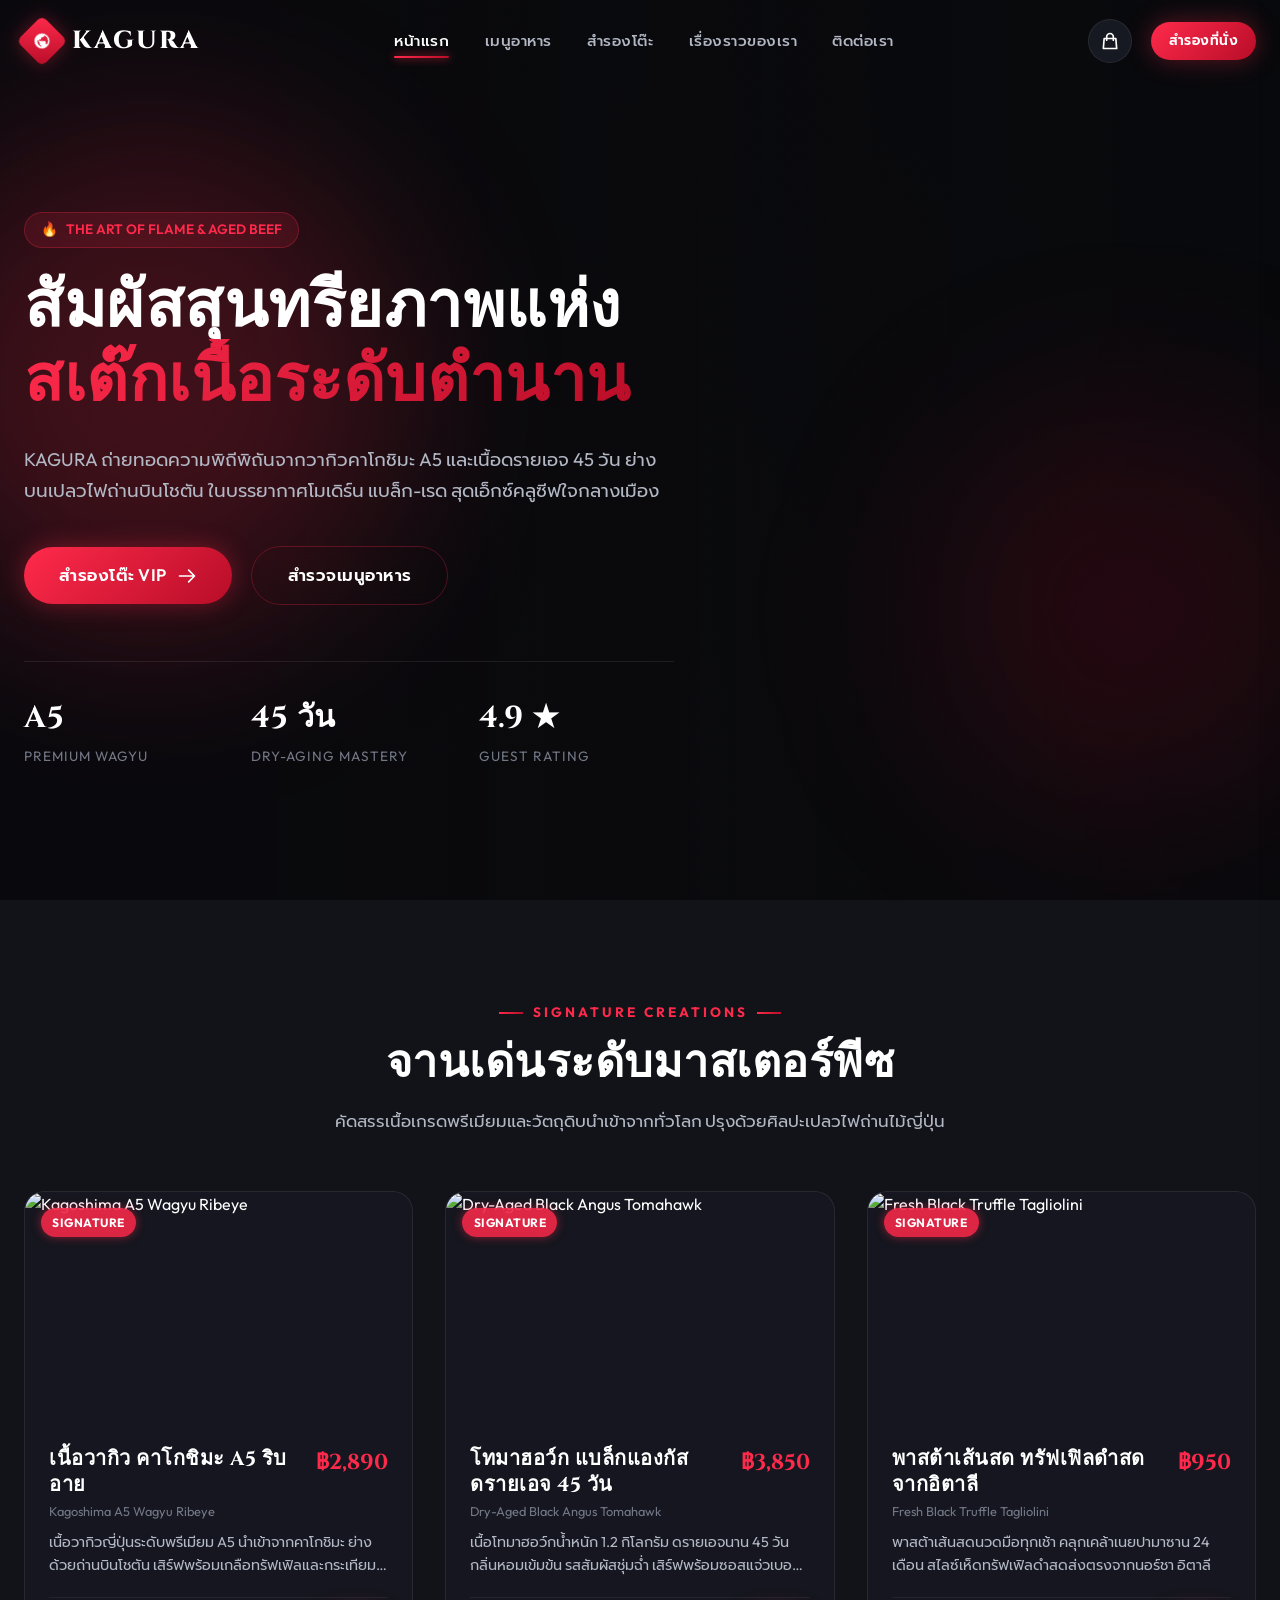
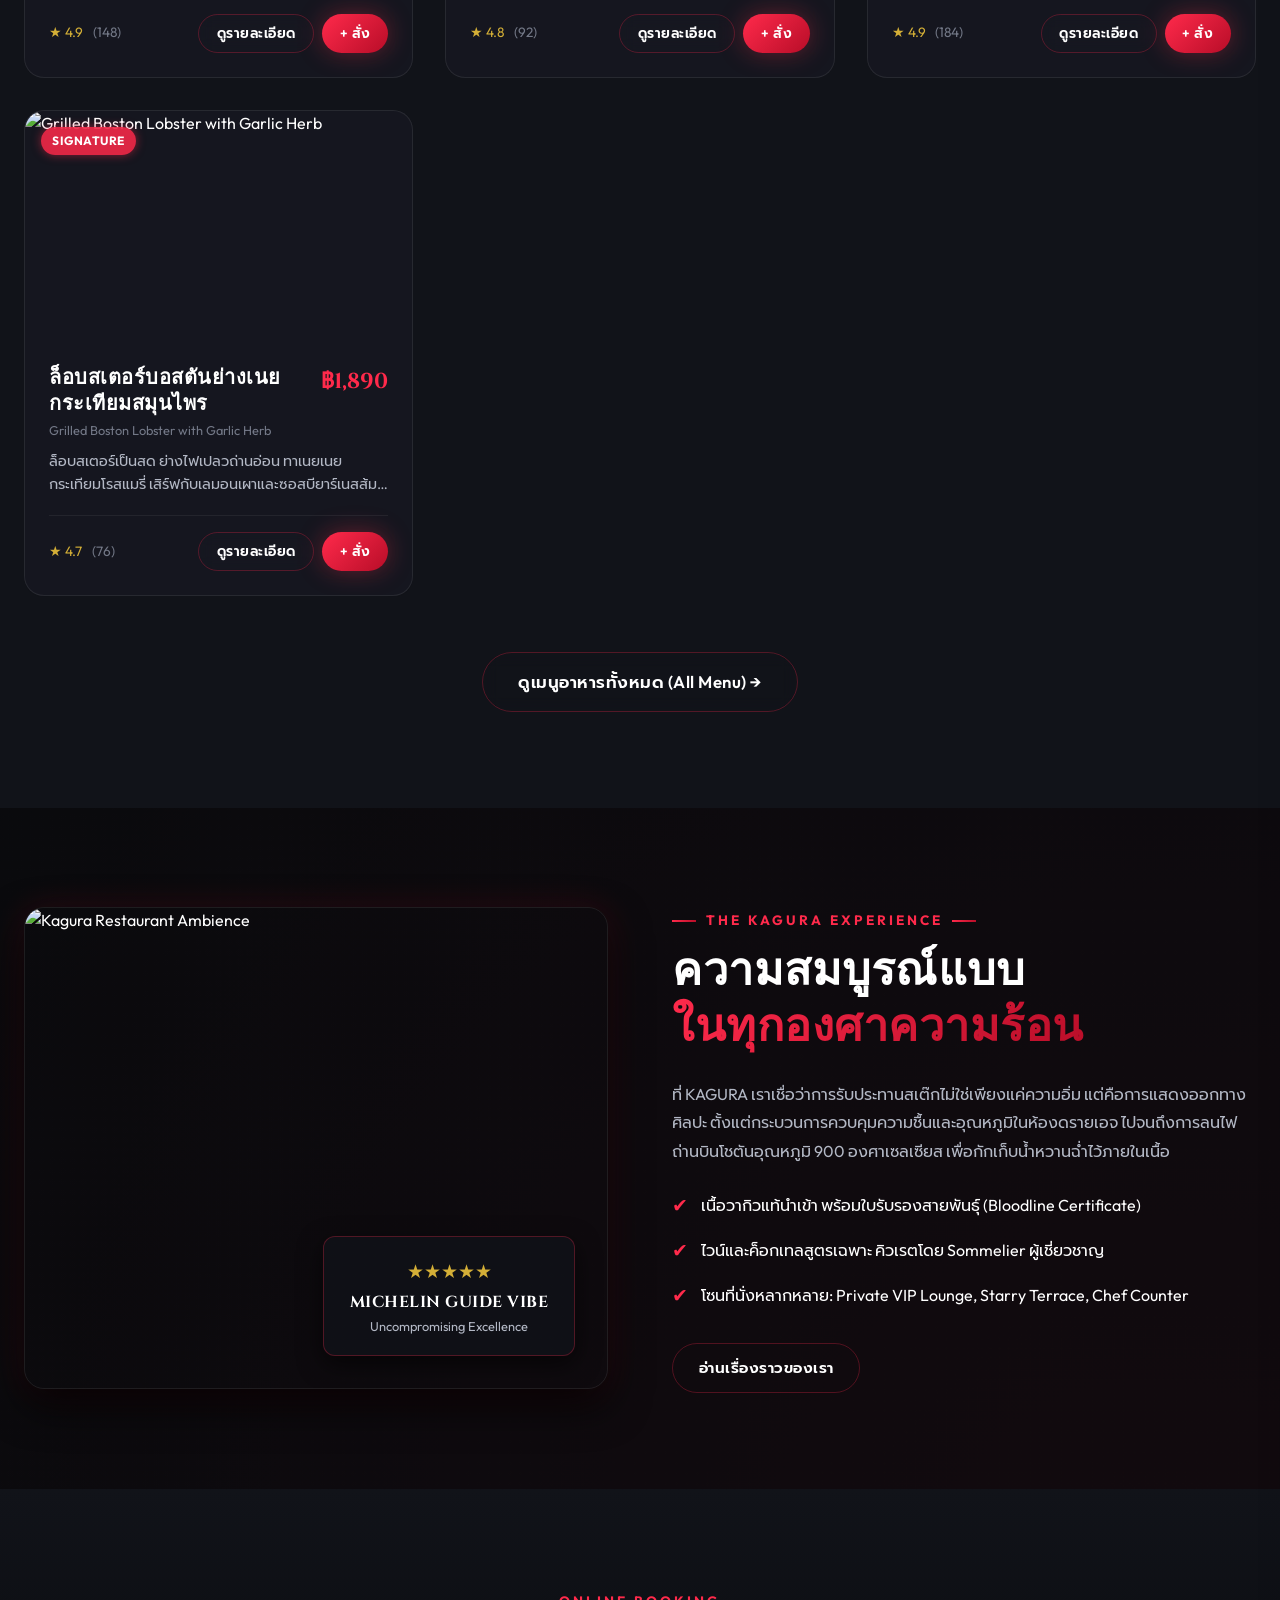
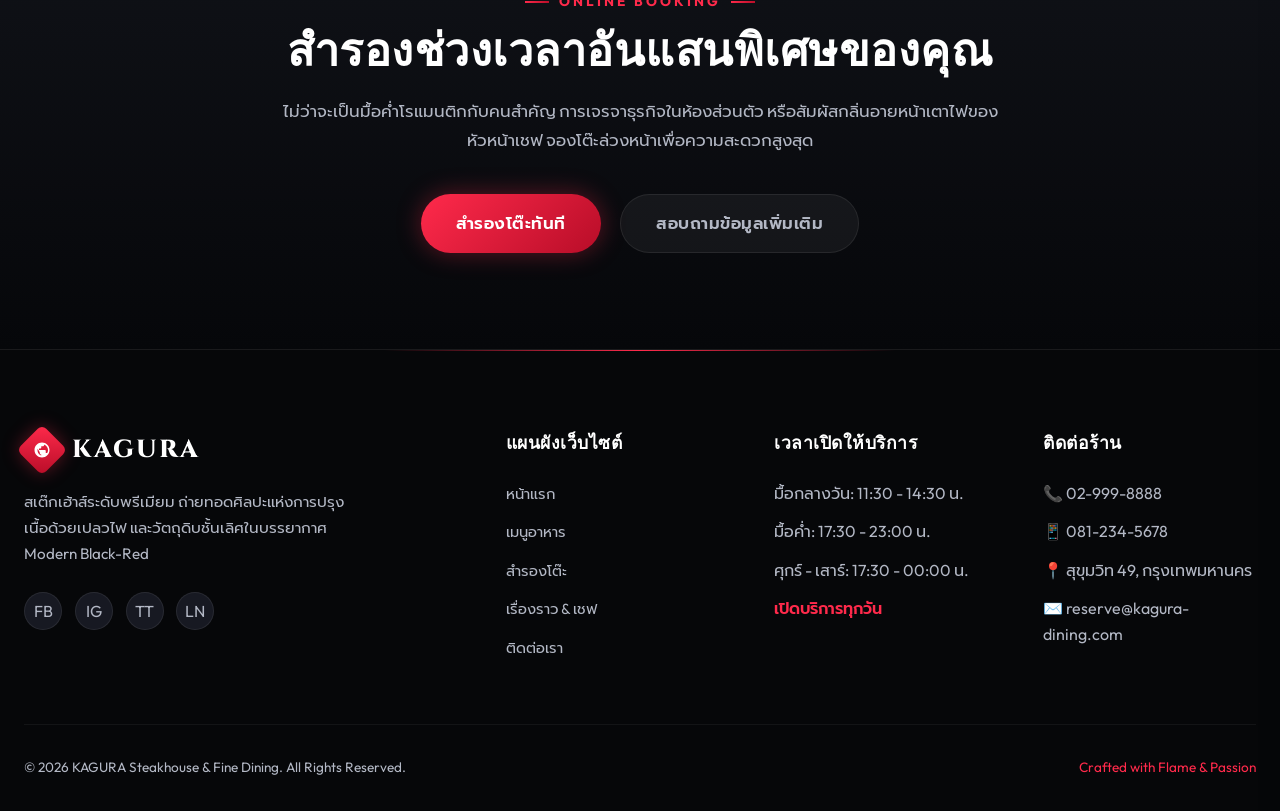
==== index.html @ edf71cdc "Add files via upload" ====
<!DOCTYPE html>
<html lang="th">
<head>
  <meta charset="UTF-8">
  <meta name="viewport" content="width=device-width, initial-scale=1.0">
  <title>KAGURA Steakhouse & Fine Dining | สเต๊กเฮ้าส์พรีเมียม สไตล์โมเดิร์น แบล็ก-เรด</title>
  <meta name="description" content="สัมผัสประสบการณ์เนื้อวากิวคาโกชิมะ A5 ย่างถ่านบินโชตัน วัตถุดิบพรีเมียม และบรรยากาศหรูหราทันสมัยที่ KAGURA Restaurant">

  <!-- Core & Component CSS -->
  <link rel="stylesheet" href="css/style.css">
  <link rel="stylesheet" href="css/components.css">
  <link rel="stylesheet" href="css/responsive.css">
</head>
<body class="page-fade-in">

  <!-- ==========================================
       HEADER / NAVBAR
       ========================================== -->
  <header class="navbar" id="navbar">
    <div class="container nav-container">
      <a href="index.html" class="brand-logo" aria-label="KAGURA Home">
        <span class="logo-icon">
          <svg viewBox="0 0 24 24" fill="currentColor">
            <path d="M12 2C6.48 2 2 6.48 2 12s4.48 10 10 10 10-4.48 10-10S17.52 2 12 2zm1 17.93c-3.95-.49-7-3.85-7-7.93 0-.62.08-1.21.21-1.79L9 15v1c0 1.1.9 2 2 2v1.93zm6.9-2.54c-.26-.81-1-1.39-1.9-1.39h-1v-3c0-.55-.45-1-1-1H8v-2h2c.55 0 1-.45 1-1V7h2c1.1 0 2-.9 2-2v-.41c2.93 1.19 5 4.06 5 7.41 0 2.08-.8 3.97-2.1 5.39z"/>
          </svg>
        </span>
        <span>KAGURA</span>
      </a>

      <!-- Desktop Navigation -->
      <nav aria-label="Main Navigation">
        <ul class="nav-links">
          <li><a href="index.html" class="nav-link active">หน้าแรก</a></li>
          <li><a href="menu.html" class="nav-link">เมนูอาหาร</a></li>
          <li><a href="reservation.html" class="nav-link">สำรองโต๊ะ</a></li>
          <li><a href="about.html" class="nav-link">เรื่องราวของเรา</a></li>
          <li><a href="contact.html" class="nav-link">ติดต่อเรา</a></li>
        </ul>
      </nav>

      <!-- Action Buttons -->
      <div class="nav-actions">
        <!-- Cart Trigger Button -->
        <button class="cart-trigger-btn" id="cart-trigger-btn" aria-label="ดูตะกร้าสั่งอาหาร">
          <svg width="20" height="20" fill="none" viewBox="0 0 24 24" stroke="currentColor">
            <path stroke-linecap="round" stroke-linejoin="round" stroke-width="2" d="M16 11V7a4 4 0 00-8 0v4M5 9h14l1 12H4L5 9z" />
          </svg>
          <span class="cart-badge" id="cart-badge-count" style="display: none;">0</span>
        </button>

        <!-- Book Table CTA -->
        <a href="reservation.html" class="btn btn-primary btn-sm">สำรองที่นั่ง</a>

        <!-- Mobile Menu Hamburger -->
        <button class="mobile-toggle" id="mobile-toggle-btn" aria-label="เปิดเมนูมือถือ">
          <svg width="28" height="28" fill="none" viewBox="0 0 24 24" stroke="currentColor">
            <path stroke-linecap="round" stroke-linejoin="round" stroke-width="2" d="M4 6h16M4 12h16m-7 6h7" />
          </svg>
        </button>
      </div>
    </div>
  </header>

  <!-- Mobile Drawer Menu -->
  <div class="mobile-nav-drawer" id="mobile-nav-drawer">
    <div class="mobile-nav-header">
      <div class="brand-logo" style="font-size: 1.3rem;">
        <span class="logo-icon" style="width: 30px; height: 30px;">
          <svg viewBox="0 0 24 24" fill="currentColor" style="width: 15px; height: 15px;"><path d="M12 2C6.48 2 2 6.48 2 12s4.48 10 10 10 10-4.48 10-10S17.52 2 12 2zm1 17.93c-3.95-.49-7-3.85-7-7.93 0-.62.08-1.21.21-1.79L9 15v1c0 1.1.9 2 2 2v1.93zm6.9-2.54c-.26-.81-1-1.39-1.9-1.39h-1v-3c0-.55-.45-1-1-1H8v-2h2c.55 0 1-.45 1-1V7h2c1.1 0 2-.9 2-2v-.41c2.93 1.19 5 4.06 5 7.41 0 2.08-.8 3.97-2.1 5.39z"/></svg>
        </span>
        <span>KAGURA</span>
      </div>
      <button class="cart-close-btn" id="mobile-nav-close" aria-label="ปิดเมนู">✕</button>
    </div>
    <ul class="mobile-nav-links">
      <li><a href="index.html" class="mobile-nav-link active">🏠 หน้าแรก</a></li>
      <li><a href="menu.html" class="mobile-nav-link">🥩 เมนูอาหาร & สั่งออนไลน์</a></li>
      <li><a href="reservation.html" class="mobile-nav-link">🍷 สำรองโต๊ะ VIP</a></li>
      <li><a href="about.html" class="mobile-nav-link">👨‍🍳 เรื่องราว & เชฟ</a></li>
      <li><a href="contact.html" class="mobile-nav-link">📍 ติดต่อเรา & แผนที่</a></li>
    </ul>
    <div class="mobile-nav-footer">
      <a href="reservation.html" class="btn btn-primary" style="width: 100%;">จองโต๊ะทันที</a>
    </div>
  </div>
  <div class="cart-overlay" id="mobile-nav-overlay"></div>

  <!-- ==========================================
       HERO SECTION
       ========================================== -->
  <section class="hero-section">
    <div class="hero-backdrop"></div>
    <div class="hero-glow-orb hero-glow-1"></div>
    <div class="hero-glow-orb hero-glow-2"></div>

    <div class="container">
      <div class="hero-content">
        <div class="hero-badge">
          <span>🔥</span> THE ART OF FLAME & AGED BEEF
        </div>
        <h1 class="hero-title">
          สัมผัสสุนทรียภาพแห่ง <br>
          <span class="text-gradient">สเต๊กเนื้อระดับตำนาน</span>
        </h1>
        <p class="hero-description">
          KAGURA ถ่ายทอดความพิถีพิถันจากวากิวคาโกชิมะ A5 และเนื้อดรายเอจ 45 วัน ย่างบนเปลวไฟถ่านบินโชตัน ในบรรยากาศโมเดิร์น แบล็ก-เรด สุดเอ็กซ์คลูซีฟใจกลางเมือง
        </p>

        <div class="hero-actions">
          <a href="reservation.html" class="btn btn-primary btn-lg">
            สำรองโต๊ะ VIP
            <svg width="20" height="20" fill="none" viewBox="0 0 24 24" stroke="currentColor">
              <path stroke-linecap="round" stroke-linejoin="round" stroke-width="2" d="M14 5l7 7m0 0l-7 7m7-7H3" />
            </svg>
          </a>
          <a href="menu.html" class="btn btn-outline btn-lg">
            สำรวจเมนูอาหาร
          </a>
        </div>

        <div class="hero-stats">
          <div class="hero-stat-item">
            <h4>A5</h4>
            <p>Premium Wagyu</p>
          </div>
          <div class="hero-stat-item">
            <h4>45 วัน</h4>
            <p>Dry-Aging Mastery</p>
          </div>
          <div class="hero-stat-item">
            <h4>4.9 ★</h4>
            <p>Guest Rating</p>
          </div>
        </div>
      </div>
    </div>
  </section>

  <!-- ==========================================
       SIGNATURE DISHES SHOWCASE
       ========================================== -->
  <section class="section section-darker" id="signatures">
    <div class="container">
      <div class="section-header">
        <span class="section-subtitle">SIGNATURE CREATIONS</span>
        <h2 class="section-title">จานเด่นระดับมาสเตอร์พีซ</h2>
        <p class="section-description">
          คัดสรรเนื้อเกรดพรีเมียมและวัตถุดิบนำเข้าจากทั่วโลก ปรุงด้วยศิลปะเปลวไฟถ่านไม้ญี่ปุ่น
        </p>
      </div>

      <div class="dishes-grid" id="featured-dishes-grid">
        <!-- Injected via JavaScript from MENU_DATA -->
      </div>

      <div style="text-align: center; margin-top: 3.5rem;">
        <a href="menu.html" class="btn btn-outline btn-lg">
          ดูเมนูอาหารทั้งหมด (All Menu) →
        </a>
      </div>
    </div>
  </section>

  <!-- ==========================================
       EXPERIENCE & PHILOSOPHY TEASER
       ========================================== -->
  <section class="section">
    <div class="container">
      <div class="story-grid">
        <div class="story-img-card">
          <img src="https://images.unsplash.com/photo-1517248135467-4c7edcad34c4?auto=format&fit=crop&w=900&q=80" alt="Kagura Restaurant Ambience">
          <div class="chef-badge-floating">
            <span style="color: var(--gold-accent); font-size: 1.2rem;">★★★★★</span>
            <h4 style="color: #fff; margin-top: 0.2rem; font-size: 1rem;">MICHELIN GUIDE VIBE</h4>
            <p style="font-size: 0.8rem; color: var(--text-secondary); margin: 0;">Uncompromising Excellence</p>
          </div>
        </div>

        <div>
          <span class="section-subtitle">THE KAGURA EXPERIENCE</span>
          <h2 class="section-title" style="margin-bottom: 1.5rem;">
            ความสมบูรณ์แบบ <br>
            <span class="text-gradient">ในทุกองศาความร้อน</span>
          </h2>
          <p style="color: var(--text-secondary); line-height: 1.8; margin-bottom: 1.5rem;">
            ที่ KAGURA เราเชื่อว่าการรับประทานสเต๊กไม่ใช่เพียงแค่ความอิ่ม แต่คือการแสดงออกทางศิลปะ ตั้งแต่กระบวนการควบคุมความชื้นและอุณหภูมิในห้องดรายเอจ ไปจนถึงการลนไฟถ่านบินโชตันอุณหภูมิ 900 องศาเซลเซียส เพื่อกักเก็บน้ำหวานฉ่ำไว้ภายในเนื้อ
          </p>
          <ul style="list-style: none; display: flex; flex-direction: column; gap: 0.9rem; margin-bottom: 2rem;">
            <li style="display: flex; align-items: center; gap: 0.8rem; color: var(--text-primary);">
              <span style="color: var(--primary-red); font-size: 1.2rem;">✔</span> เนื้อวากิวแท้นำเข้า พร้อมใบรับรองสายพันธุ์ (Bloodline Certificate)
            </li>
            <li style="display: flex; align-items: center; gap: 0.8rem; color: var(--text-primary);">
              <span style="color: var(--primary-red); font-size: 1.2rem;">✔</span> ไวน์และค็อกเทลสูตรเฉพาะ คิวเรตโดย Sommelier ผู้เชี่ยวชาญ
            </li>
            <li style="display: flex; align-items: center; gap: 0.8rem; color: var(--text-primary);">
              <span style="color: var(--primary-red); font-size: 1.2rem;">✔</span> โซนที่นั่งหลากหลาย: Private VIP Lounge, Starry Terrace, Chef Counter
            </li>
          </ul>
          <a href="about.html" class="btn btn-outline">อ่านเรื่องราวของเรา</a>
        </div>
      </div>
    </div>
  </section>

  <!-- ==========================================
       VIP RESERVATION CALLOUT
       ========================================== -->
  <section class="section section-darker" style="background: linear-gradient(180deg, var(--bg-secondary) 0%, #06070a 100%);">
    <div class="container" style="text-align: center; max-width: 800px;">
      <span class="section-subtitle">ONLINE BOOKING</span>
      <h2 class="section-title" style="margin-bottom: 1rem;">สำรองช่วงเวลาอันแสนพิเศษของคุณ</h2>
      <p style="color: var(--text-secondary); font-size: 1.05rem; margin-bottom: 2.5rem; line-height: 1.7;">
        ไม่ว่าจะเป็นมื้อค่ำโรแมนติกกับคนสำคัญ การเจรจาธุรกิจในห้องส่วนตัว หรือสัมผัสกลิ่นอายหน้าเตาไฟของหัวหน้าเชฟ จองโต๊ะล่วงหน้าเพื่อความสะดวกสูงสุด
      </p>
      <div style="display: flex; justify-content: center; gap: 1.2rem; flex-wrap: wrap;">
        <a href="reservation.html" class="btn btn-primary btn-lg">สำรองโต๊ะทันที</a>
        <a href="contact.html" class="btn btn-ghost btn-lg">สอบถามข้อมูลเพิ่มเติม</a>
      </div>
    </div>
  </section>

  <!-- ==========================================
       GLOBAL FOOTER
       ========================================== -->
  <footer class="footer">
    <div class="container">
      <div class="footer-grid">
        <div class="footer-brand">
          <a href="index.html" class="brand-logo">
            <span class="logo-icon">
              <svg viewBox="0 0 24 24" fill="currentColor"><path d="M12 2C6.48 2 2 6.48 2 12s4.48 10 10 10 10-4.48 10-10S17.52 2 12 2zm1 17.93c-3.95-.49-7-3.85-7-7.93 0-.62.08-1.21.21-1.79L9 15v1c0 1.1.9 2 2 2v1.93zm6.9-2.54c-.26-.81-1-1.39-1.9-1.39h-1v-3c0-.55-.45-1-1-1H8v-2h2c.55 0 1-.45 1-1V7h2c1.1 0 2-.9 2-2v-.41c2.93 1.19 5 4.06 5 7.41 0 2.08-.8 3.97-2.1 5.39z"/></svg>
            </span>
            <span>KAGURA</span>
          </a>
          <p>
            สเต๊กเฮ้าส์ระดับพรีเมียม ถ่ายทอดศิลปะแห่งการปรุงเนื้อด้วยเปลวไฟ และวัตถุดิบชั้นเลิศในบรรยากาศ Modern Black-Red
          </p>
          <div class="social-links">
            <a href="#" class="social-btn" aria-label="Facebook">FB</a>
            <a href="#" class="social-btn" aria-label="Instagram">IG</a>
            <a href="#" class="social-btn" aria-label="TikTok">TT</a>
            <a href="#" class="social-btn" aria-label="LINE Official">LN</a>
          </div>
        </div>

        <div class="footer-col">
          <h4>แผนผังเว็บไซต์</h4>
          <ul class="footer-links">
            <li><a href="index.html">หน้าแรก</a></li>
            <li><a href="menu.html">เมนูอาหาร</a></li>
            <li><a href="reservation.html">สำรองโต๊ะ</a></li>
            <li><a href="about.html">เรื่องราว & เชฟ</a></li>
            <li><a href="contact.html">ติดต่อเรา</a></li>
          </ul>
        </div>

        <div class="footer-col">
          <h4>เวลาเปิดให้บริการ</h4>
          <ul class="footer-links">
            <li style="color: var(--text-secondary);">มื้อกลางวัน: 11:30 - 14:30 น.</li>
            <li style="color: var(--text-secondary);">มื้อค่ำ: 17:30 - 23:00 น.</li>
            <li style="color: var(--text-secondary);">ศุกร์ - เสาร์: 17:30 - 00:00 น.</li>
            <li style="color: var(--primary-red); font-weight: 600;">เปิดบริการทุกวัน</li>
          </ul>
        </div>

        <div class="footer-col">
          <h4>ติดต่อร้าน</h4>
          <ul class="footer-links">
            <li style="color: var(--text-secondary);">📞 02-999-8888</li>
            <li style="color: var(--text-secondary);">📱 081-234-5678</li>
            <li style="color: var(--text-secondary);">📍 สุขุมวิท 49, กรุงเทพมหานคร</li>
            <li style="color: var(--text-secondary);">✉️ reserve@kagura-dining.com</li>
          </ul>
        </div>
      </div>

      <div class="footer-bottom">
        <p>© 2026 KAGURA Steakhouse & Fine Dining. All Rights Reserved.</p>
        <p style="color: var(--primary-red);">Crafted with Flame & Passion</p>
      </div>
    </div>
  </footer>

  <!-- ==========================================
       GLOBAL SHOPPING CART FLYOUT DRAWER
       ========================================== -->
  <div class="cart-overlay" id="cart-overlay"></div>
  <aside class="cart-drawer" id="cart-drawer" aria-label="Shopping Cart">
    <div class="cart-header">
      <h3>
        <span style="color: var(--primary-red);">🛒</span>
        <span>ตะกร้าสั่งอาหาร</span>
      </h3>
      <button class="cart-close-btn" id="cart-close-btn" aria-label="ปิดตะกร้า">✕</button>
    </div>

    <div class="cart-body" id="cart-items-container">
      <!-- Items dynamically populated via cart.js -->
    </div>

    <div class="cart-footer">
      <div class="cart-summary-line">
        <span>ค่าอาหารรวม (Subtotal)</span>
        <span id="cart-subtotal-val">฿0</span>
      </div>
      <div class="cart-summary-line">
        <span>ค่าบริการ Service Charge (10%)</span>
        <span id="cart-service-val">฿0</span>
      </div>
      <div class="cart-summary-line">
        <span>ภาษีมูลค่าเพิ่ม VAT (7%)</span>
        <span id="cart-vat-val">฿0</span>
      </div>
      <div class="cart-summary-total">
        <span>ยอดรวมสุทธิ</span>
        <span id="cart-total-val">฿0</span>
      </div>
      <button class="btn btn-primary" id="cart-checkout-btn" style="width: 100%;" disabled>
        ดำเนินการชำระเงิน (Checkout)
      </button>
    </div>
  </aside>

  <!-- ==========================================
       CHECKOUT PAYMENT MODAL
       ========================================== -->
  <div class="modal-overlay" id="checkout-modal">
    <div class="modal-container">
      <button class="modal-close-btn" onclick="document.getElementById('checkout-modal').classList.remove('active'); document.body.style.overflow = '';">✕</button>
      <div style="padding: 1.8rem;">
        <h3 style="color: #fff; margin-bottom: 0.3rem;">ยืนยันคำสั่งซื้อ & ชำระเงิน</h3>
        <p style="font-size: 0.9rem; color: var(--text-secondary); margin-bottom: 1.5rem;">
          กรอกข้อมูลและเลือกช่องทางการชำระเงิน ยอดชำระ: <strong id="modal-checkout-total" style="color: var(--primary-red); font-size: 1.2rem;">฿0</strong>
        </p>

        <form id="checkout-form" onsubmit="cartApp.processOrder(event)">
          <div class="form-group">
            <label class="form-label" for="checkout-name">ชื่อผู้สั่ง / ลูกค้า *</label>
            <input type="text" id="checkout-name" class="form-control" placeholder="เช่น คุณสมศักดิ์" required>
          </div>

          <div class="form-group">
            <label class="form-label" for="checkout-phone">เบอร์โทรศัพท์ติดต่อ *</label>
            <input type="tel" id="checkout-phone" class="form-control" placeholder="08x-xxx-xxxx" required>
          </div>

          <div class="form-group">
            <label class="form-label" for="checkout-type">รูปแบบการสั่ง *</label>
            <select id="checkout-type" class="form-control">
              <option value="Dine-in (รับประทานที่ร้าน / สั่งล่วงหน้า)">Dine-in (รับประทานที่ร้าน / สั่งล่วงหน้า)</option>
              <option value="Takeaway (รับกลับบ้าน)">Takeaway (รับกลับบ้าน)</option>
              <option value="Delivery Express (จัดส่งด่วน)">Delivery Express (จัดส่งด่วน)</option>
            </select>
          </div>

          <div class="form-group">
            <label class="form-label">วิธีชำระเงิน *</label>
            <div style="display: flex; flex-direction: column; gap: 0.6rem; margin-top: 0.4rem;">
              <label style="display: flex; align-items: center; gap: 0.6rem; background: var(--bg-surface-elevated); padding: 0.8rem; border-radius: var(--radius-sm); cursor: pointer; border: 1px solid var(--border-subtle);">
                <input type="radio" name="payment_method" value="QR PromptPay" checked>
                <span>📲 สแกน QR Code PromptPay (แนะนำ)</span>
              </label>
              <label style="display: flex; align-items: center; gap: 0.6rem; background: var(--bg-surface-elevated); padding: 0.8rem; border-radius: var(--radius-sm); cursor: pointer; border: 1px solid var(--border-subtle);">
                <input type="radio" name="payment_method" value="Credit / Debit Card">
                <span>💳 บัตรเครดิต / เดบิต (Visa, Mastercard, JCB)</span>
              </label>
            </div>
          </div>

          <button type="submit" class="btn btn-primary" style="width: 100%; margin-top: 1rem;">
            ยืนยันคำสั่งซื้อ
          </button>
        </form>
      </div>
    </div>
  </div>

  <!-- ==========================================
       RECEIPT MODAL
       ========================================== -->
  <div class="modal-overlay" id="receipt-modal">
    <div class="modal-container">
      <div id="receipt-content" style="padding: 1.8rem;">
        <!-- Filled by cart.js -->
      </div>
    </div>
  </div>

  <!-- ==========================================
       DISH DETAIL MODAL
       ========================================== -->
  <div class="modal-overlay" id="dish-detail-modal">
    <div class="modal-container">
      <button class="modal-close-btn" onclick="document.getElementById('dish-detail-modal').classList.remove('active'); document.body.style.overflow = '';">✕</button>
      <div id="dish-detail-content">
        <!-- Filled by menu.js / script -->
      </div>
    </div>
  </div>

  <!-- Scripts -->
  <script src="js/data.js"></script>
  <script src="js/cart.js"></script>
  <script src="js/app.js"></script>
  <script src="js/menu.js"></script>
  <script>
    // Populate featured dishes on Home page
    document.addEventListener('DOMContentLoaded', () => {
      const featuredContainer = document.getElementById('featured-dishes-grid');
      if (!featuredContainer) return;

      const featured = MENU_DATA.filter(d => d.isFeatured).slice(0, 4);
      featuredContainer.innerHTML = featured.map(dish => `
        <div class="dish-card">
          <div class="dish-image-wrapper" onclick="openDishModal('${dish.id}')" style="cursor: pointer;">
            <img src="${dish.image}" alt="${dish.name}" class="dish-image" loading="lazy">
            <div class="dish-badge-group">
              <span class="badge badge-fire">Signature</span>
            </div>
          </div>
          <div class="dish-content">
            <div class="dish-header">
              <div>
                <h3 class="dish-title" onclick="openDishModal('${dish.id}')" style="cursor: pointer;">${dish.nameTh}</h3>
                <span style="font-size: 0.8rem; color: var(--text-muted);">${dish.name}</span>
              </div>
              <span class="dish-price">฿${dish.price.toLocaleString()}</span>
            </div>
            <p class="dish-desc">${dish.description}</p>
            <div class="dish-footer">
              <div class="dish-meta">
                <span style="color: var(--gold-accent);">★ ${dish.rating}</span>
                <span>(${dish.reviewsCount})</span>
              </div>
              <div style="display: flex; gap: 0.5rem;">
                <button class="btn btn-outline btn-sm" onclick="openDishModal('${dish.id}')">ดูรายละเอียด</button>
                <button class="btn btn-primary btn-sm" onclick="cartApp.addItem('${dish.id}', 1)">+ สั่ง</button>
              </div>
            </div>
          </div>
        </div>
      `).join('');
    });
  </script>
</body>
</html>
---- css/style.css ----
/* ==========================================================================
   KAGURA RESTAURANT & STEAKHOUSE - CORE STYLES & DESIGN SYSTEM
   Theme: Luxury Modern Black & Crimson Red
   ========================================================================== */

@import url('https://fonts.googleapis.com/css2?family=Cinzel:wght@500;700;900&family=Outfit:wght@300;400;500;600;700;800&family=Prompt:wght@300;400;500;600;700&display=swap');

:root {
  /* Color Palette */
  --bg-main: #090a0d;
  --bg-secondary: #111319;
  --bg-surface: #171922;
  --bg-surface-elevated: #1e222d;
  --bg-glass: rgba(17, 19, 25, 0.82);
  --bg-glass-card: rgba(23, 25, 34, 0.75);

  /* Red Brand Accents */
  --primary-red: #ff2a4b;
  --primary-red-hover: #ff4765;
  --primary-red-dark: #b80d28;
  --primary-red-glow: rgba(255, 42, 75, 0.35);
  --primary-red-subtle: rgba(255, 42, 75, 0.12);
  --primary-gradient: linear-gradient(135deg, #ff2a4b 0%, #b80d28 100%);
  --primary-gradient-hover: linear-gradient(135deg, #ff4765 0%, #d11233 100%);

  /* Secondary Accents */
  --gold-accent: #d4af37;
  --gold-glow: rgba(212, 175, 55, 0.3);

  /* Typography Colors */
  --text-primary: #ffffff;
  --text-secondary: #b3b8c5;
  --text-muted: #737887;
  --text-dim: #484d5c;

  /* Borders & Dividers */
  --border-subtle: rgba(255, 255, 255, 0.08);
  --border-red: rgba(255, 42, 75, 0.28);
  --border-red-active: rgba(255, 42, 75, 0.65);

  /* Shadows */
  --shadow-sm: 0 4px 12px rgba(0, 0, 0, 0.4);
  --shadow-md: 0 8px 24px rgba(0, 0, 0, 0.6);
  --shadow-lg: 0 16px 40px rgba(0, 0, 0, 0.8);
  --shadow-glow: 0 0 25px var(--primary-red-glow);
  --shadow-glow-lg: 0 0 45px rgba(255, 42, 75, 0.45);

  /* Fonts */
  --font-serif: 'Cinzel', serif;
  --font-sans: 'Outfit', 'Prompt', -apple-system, BlinkMacSystemFont, sans-serif;

  /* Transitions */
  --transition-fast: 0.2s cubic-bezier(0.4, 0, 0.2, 1);
  --transition-normal: 0.35s cubic-bezier(0.4, 0, 0.2, 1);
  --transition-slow: 0.6s cubic-bezier(0.16, 1, 0.3, 1);

  /* Spacing & Radii */
  --radius-sm: 6px;
  --radius-md: 12px;
  --radius-lg: 20px;
  --radius-full: 9999px;
  --container-max: 1280px;
}

/* Base Reset */
*, *::before, *::after {
  margin: 0;
  padding: 0;
  box-sizing: border-box;
}

html {
  font-size: 16px;
  scroll-behavior: smooth;
  color-scheme: dark;
}

body {
  font-family: var(--font-sans);
  background-color: var(--bg-main);
  color: var(--text-primary);
  line-height: 1.6;
  overflow-x: hidden;
  min-height: 100vh;
  display: flex;
  flex-direction: column;
  position: relative;
  background-image: 
    radial-gradient(circle at 10% 20%, rgba(255, 42, 75, 0.04) 0%, transparent 40%),
    radial-gradient(circle at 90% 80%, rgba(184, 13, 40, 0.05) 0%, transparent 45%);
}

/* Custom Scrollbar */
::-webkit-scrollbar {
  width: 9px;
}
::-webkit-scrollbar-track {
  background: var(--bg-main);
}
::-webkit-scrollbar-thumb {
  background: #252834;
  border-radius: var(--radius-full);
  border: 2px solid var(--bg-main);
}
::-webkit-scrollbar-thumb:hover {
  background: var(--primary-red);
}

/* Typography Helpers */
h1, h2, h3, h4, .font-serif {
  font-family: var(--font-serif);
  letter-spacing: 0.5px;
  font-weight: 700;
  color: var(--text-primary);
}

h1 {
  font-size: clamp(2.4rem, 5vw, 4.2rem);
  line-height: 1.15;
}

h2 {
  font-size: clamp(1.8rem, 3.5vw, 2.8rem);
  line-height: 1.25;
}

h3 {
  font-size: clamp(1.3rem, 2.2vw, 1.8rem);
  line-height: 1.35;
}

p {
  color: var(--text-secondary);
}

a {
  color: inherit;
  text-decoration: none;
  transition: color var(--transition-fast);
}

img {
  max-width: 100%;
  height: auto;
  display: block;
}

button, input, select, textarea {
  font-family: inherit;
  font-size: 1rem;
}

/* Layout Utilities */
.container {
  width: 100%;
  max-width: var(--container-max);
  margin-left: auto;
  margin-right: auto;
  padding-left: 1.5rem;
  padding-right: 1.5rem;
}

.section {
  padding: 6rem 0;
  position: relative;
}

.section-darker {
  background-color: var(--bg-secondary);
}

.section-header {
  text-align: center;
  max-width: 760px;
  margin: 0 auto 3.5rem auto;
}

.section-subtitle {
  color: var(--primary-red);
  text-transform: uppercase;
  font-size: 0.85rem;
  font-weight: 700;
  letter-spacing: 3px;
  margin-bottom: 0.75rem;
  display: inline-flex;
  align-items: center;
  gap: 0.6rem;
}

.section-subtitle::before,
.section-subtitle::after {
  content: '';
  display: inline-block;
  width: 24px;
  height: 2px;
  background: var(--primary-gradient);
}

.section-title {
  margin-bottom: 1rem;
}

.section-description {
  font-size: 1.05rem;
  color: var(--text-secondary);
}

/* Glow Text & Highlight */
.text-red {
  color: var(--primary-red);
}

.text-gradient {
  background: var(--primary-gradient);
  -webkit-background-clip: text;
  -webkit-text-fill-color: transparent;
}

.text-gold {
  color: var(--gold-accent);
}

/* Page Transition Effect */
.page-fade-in {
  animation: pageFadeIn 0.5s ease-out forwards;
}

@keyframes pageFadeIn {
  from {
    opacity: 0;
    transform: translateY(10px);
  }
  to {
    opacity: 1;
    transform: translateY(0);
  }
}
---- css/components.css ----
/* ==========================================================================
   KAGURA RESTAURANT - COMPONENTS & UI ELEMENTS
   ========================================================================== */

/* --------------------------------------------------------------------------
   1. NAVIGATION BAR
   -------------------------------------------------------------------------- */
.navbar {
  position: fixed;
  top: 0;
  left: 0;
  width: 100%;
  z-index: 1000;
  padding: 1.2rem 0;
  transition: all var(--transition-normal);
  background: transparent;
}

.navbar.scrolled {
  background: var(--bg-glass);
  backdrop-filter: blur(18px);
  -webkit-backdrop-filter: blur(18px);
  padding: 0.85rem 0;
  border-bottom: 1px solid var(--border-subtle);
  box-shadow: 0 10px 30px rgba(0, 0, 0, 0.6);
}

.nav-container {
  display: flex;
  align-items: center;
  justify-content: space-between;
}

.brand-logo {
  display: flex;
  align-items: center;
  gap: 0.75rem;
  font-family: var(--font-serif);
  font-size: 1.55rem;
  font-weight: 800;
  color: var(--text-primary);
  text-transform: uppercase;
  letter-spacing: 2px;
}

.brand-logo .logo-icon {
  width: 36px;
  height: 36px;
  background: var(--primary-gradient);
  border-radius: var(--radius-sm);
  display: flex;
  align-items: center;
  justify-content: center;
  color: #fff;
  box-shadow: 0 0 18px var(--primary-red-glow);
  transform: rotate(45deg);
  transition: transform var(--transition-normal);
}

.brand-logo:hover .logo-icon {
  transform: rotate(225deg);
}

.brand-logo .logo-icon svg {
  transform: rotate(-45deg);
  width: 18px;
  height: 18px;
}

.nav-links {
  display: flex;
  align-items: center;
  gap: 2.2rem;
  list-style: none;
}

.nav-link {
  font-size: 0.95rem;
  font-weight: 500;
  color: var(--text-secondary);
  position: relative;
  padding: 0.5rem 0;
  letter-spacing: 0.5px;
  transition: color var(--transition-fast);
}

.nav-link:hover,
.nav-link.active {
  color: var(--text-primary);
}

.nav-link::after {
  content: '';
  position: absolute;
  bottom: 0;
  left: 0;
  width: 0;
  height: 2px;
  background: var(--primary-gradient);
  box-shadow: 0 0 8px var(--primary-red);
  transition: width var(--transition-normal);
  border-radius: var(--radius-full);
}

.nav-link:hover::after,
.nav-link.active::after {
  width: 100%;
}

.nav-actions {
  display: flex;
  align-items: center;
  gap: 1.2rem;
}

.cart-trigger-btn {
  position: relative;
  width: 44px;
  height: 44px;
  border-radius: var(--radius-full);
  background: var(--bg-surface);
  border: 1px solid var(--border-subtle);
  color: var(--text-primary);
  display: flex;
  align-items: center;
  justify-content: center;
  cursor: pointer;
  transition: all var(--transition-fast);
}

.cart-trigger-btn:hover {
  background: var(--bg-surface-elevated);
  border-color: var(--primary-red);
  box-shadow: 0 0 16px var(--primary-red-glow);
  transform: translateY(-2px);
}

.cart-badge {
  position: absolute;
  top: -4px;
  right: -4px;
  background: var(--primary-gradient);
  color: #fff;
  font-size: 0.72rem;
  font-weight: 800;
  min-width: 20px;
  height: 20px;
  border-radius: var(--radius-full);
  display: flex;
  align-items: center;
  justify-content: center;
  padding: 0 4px;
  box-shadow: 0 0 10px var(--primary-red);
  transition: transform var(--transition-fast);
}

.cart-badge.bounce {
  animation: badgePop 0.4s cubic-bezier(0.175, 0.885, 0.32, 1.275);
}

@keyframes badgePop {
  0% { transform: scale(1); }
  50% { transform: scale(1.4); }
  100% { transform: scale(1); }
}

.mobile-toggle {
  display: none;
  background: transparent;
  border: none;
  color: var(--text-primary);
  cursor: pointer;
  padding: 0.5rem;
}

/* --------------------------------------------------------------------------
   2. BUTTONS
   -------------------------------------------------------------------------- */
.btn {
  display: inline-flex;
  align-items: center;
  justify-content: center;
  gap: 0.65rem;
  font-weight: 600;
  font-size: 0.95rem;
  padding: 0.75rem 1.6rem;
  border-radius: var(--radius-full);
  cursor: pointer;
  transition: all var(--transition-normal);
  border: none;
  outline: none;
  letter-spacing: 0.5px;
  text-align: center;
  white-space: nowrap;
}

.btn-primary {
  background: var(--primary-gradient);
  color: #ffffff;
  box-shadow: var(--shadow-glow);
}

.btn-primary:hover {
  background: var(--primary-gradient-hover);
  box-shadow: var(--shadow-glow-lg);
  transform: translateY(-2px);
}

.btn-outline {
  background: transparent;
  color: var(--text-primary);
  border: 1.5px solid var(--border-red);
  backdrop-filter: blur(8px);
}

.btn-outline:hover {
  border-color: var(--primary-red);
  background: var(--primary-red-subtle);
  box-shadow: 0 0 18px var(--primary-red-glow);
  transform: translateY(-2px);
}

.btn-ghost {
  background: rgba(255, 255, 255, 0.05);
  color: var(--text-secondary);
  border: 1px solid var(--border-subtle);
}

.btn-ghost:hover {
  color: var(--text-primary);
  background: rgba(255, 255, 255, 0.1);
}

.btn-sm {
  padding: 0.5rem 1.1rem;
  font-size: 0.85rem;
}

.btn-lg {
  padding: 0.95rem 2.2rem;
  font-size: 1.05rem;
}

.btn-icon {
  width: 40px;
  height: 40px;
  padding: 0;
  border-radius: var(--radius-full);
}

/* --------------------------------------------------------------------------
   3. HERO SECTION (HOMEPAGE)
   -------------------------------------------------------------------------- */
.hero-section {
  min-height: 100vh;
  display: flex;
  align-items: center;
  position: relative;
  padding-top: 5rem;
  overflow: hidden;
}

.hero-backdrop {
  position: absolute;
  top: 0;
  left: 0;
  width: 100%;
  height: 100%;
  background: 
    linear-gradient(to right, rgba(9, 10, 13, 0.92) 20%, rgba(9, 10, 13, 0.7) 60%, rgba(9, 10, 13, 0.85) 100%),
    url('https://images.unsplash.com/photo-1544025162-d76694265947?auto=format&fit=crop&w=1920&q=80') center/cover no-repeat;
  z-index: -2;
}

.hero-glow-orb {
  position: absolute;
  border-radius: 50%;
  filter: blur(90px);
  pointer-events: none;
  z-index: -1;
}

.hero-glow-1 {
  width: 500px;
  height: 500px;
  background: rgba(255, 42, 75, 0.22);
  top: 15%;
  left: -100px;
}

.hero-glow-2 {
  width: 400px;
  height: 400px;
  background: rgba(184, 13, 40, 0.15);
  bottom: 10%;
  right: -50px;
}

.hero-content {
  max-width: 650px;
}

.hero-badge {
  display: inline-flex;
  align-items: center;
  gap: 0.5rem;
  background: rgba(255, 42, 75, 0.12);
  border: 1px solid var(--border-red);
  padding: 0.4rem 1rem;
  border-radius: var(--radius-full);
  font-size: 0.85rem;
  font-weight: 600;
  color: var(--primary-red);
  margin-bottom: 1.5rem;
  backdrop-filter: blur(10px);
}

.hero-title {
  margin-bottom: 1.5rem;
  line-height: 1.15;
}

.hero-description {
  font-size: 1.15rem;
  color: var(--text-secondary);
  margin-bottom: 2.5rem;
  line-height: 1.7;
}

.hero-actions {
  display: flex;
  align-items: center;
  gap: 1.2rem;
  flex-wrap: wrap;
  margin-bottom: 3.5rem;
}

.hero-stats {
  display: grid;
  grid-template-columns: repeat(3, 1fr);
  gap: 2rem;
  border-top: 1px solid var(--border-subtle);
  padding-top: 2rem;
}

.hero-stat-item h4 {
  font-size: 1.9rem;
  color: var(--text-primary);
  margin-bottom: 0.2rem;
}

.hero-stat-item p {
  font-size: 0.85rem;
  color: var(--text-muted);
  text-transform: uppercase;
  letter-spacing: 1px;
}

/* --------------------------------------------------------------------------
   4. CARDS & DISH SHOWCASE
   -------------------------------------------------------------------------- */
.dishes-grid {
  display: grid;
  grid-template-columns: repeat(auto-fill, minmax(320px, 1fr));
  gap: 2rem;
}

.dish-card {
  background: var(--bg-glass-card);
  backdrop-filter: blur(14px);
  border: 1px solid var(--border-subtle);
  border-radius: var(--radius-lg);
  overflow: hidden;
  display: flex;
  flex-direction: column;
  transition: all var(--transition-normal);
  position: relative;
}

.dish-card:hover {
  transform: translateY(-8px);
  border-color: var(--border-red);
  box-shadow: 0 18px 40px rgba(0, 0, 0, 0.7), 0 0 25px rgba(255, 42, 75, 0.2);
}

.dish-image-wrapper {
  position: relative;
  width: 100%;
  height: 230px;
  overflow: hidden;
}

.dish-image {
  width: 100%;
  height: 100%;
  object-fit: cover;
  transition: transform var(--transition-slow);
}

.dish-card:hover .dish-image {
  transform: scale(1.08);
}

.dish-badge-group {
  position: absolute;
  top: 1rem;
  left: 1rem;
  display: flex;
  gap: 0.4rem;
  flex-wrap: wrap;
}

.badge {
  font-size: 0.75rem;
  font-weight: 700;
  padding: 0.3rem 0.7rem;
  border-radius: var(--radius-full);
  text-transform: uppercase;
  letter-spacing: 0.5px;
  backdrop-filter: blur(8px);
}

.badge-fire {
  background: rgba(255, 42, 75, 0.85);
  color: #fff;
  box-shadow: 0 0 10px rgba(255, 42, 75, 0.5);
}

.badge-chef {
  background: rgba(212, 175, 55, 0.9);
  color: #111;
  box-shadow: 0 0 10px var(--gold-glow);
}

.badge-subtle {
  background: rgba(18, 20, 28, 0.8);
  color: var(--text-secondary);
  border: 1px solid var(--border-subtle);
}

.dish-content {
  padding: 1.5rem;
  display: flex;
  flex-direction: column;
  flex-grow: 1;
}

.dish-header {
  display: flex;
  justify-content: space-between;
  align-items: flex-start;
  gap: 1rem;
  margin-bottom: 0.5rem;
}

.dish-title {
  font-size: 1.25rem;
  line-height: 1.3;
  color: var(--text-primary);
  transition: color var(--transition-fast);
}

.dish-card:hover .dish-title {
  color: var(--primary-red);
}

.dish-price {
  font-family: var(--font-serif);
  font-size: 1.35rem;
  font-weight: 700;
  color: var(--primary-red);
  white-space: nowrap;
}

.dish-desc {
  font-size: 0.9rem;
  color: var(--text-secondary);
  line-height: 1.6;
  margin-bottom: 1.2rem;
  display: -webkit-box;
  -webkit-line-clamp: 2;
  -webkit-box-orient: vertical;
  overflow: hidden;
}

.dish-footer {
  margin-top: auto;
  display: flex;
  align-items: center;
  justify-content: space-between;
  padding-top: 1rem;
  border-top: 1px solid rgba(255, 255, 255, 0.06);
}

.dish-meta {
  display: flex;
  align-items: center;
  gap: 0.6rem;
  font-size: 0.85rem;
  color: var(--text-muted);
}

/* --------------------------------------------------------------------------
   5. SHOPPING CART DRAWER
   -------------------------------------------------------------------------- */
.cart-overlay {
  position: fixed;
  top: 0;
  left: 0;
  width: 100%;
  height: 100%;
  background: rgba(0, 0, 0, 0.7);
  backdrop-filter: blur(6px);
  z-index: 1050;
  opacity: 0;
  visibility: hidden;
  transition: all var(--transition-normal);
}

.cart-overlay.active {
  opacity: 1;
  visibility: visible;
}

.cart-drawer {
  position: fixed;
  top: 0;
  right: -480px;
  width: 100%;
  max-width: 440px;
  height: 100%;
  background: var(--bg-surface);
  border-left: 1px solid var(--border-subtle);
  z-index: 1060;
  display: flex;
  flex-direction: column;
  transition: right var(--transition-normal);
  box-shadow: -10px 0 35px rgba(0, 0, 0, 0.8);
}

.cart-drawer.active {
  right: 0;
}

.cart-header {
  padding: 1.5rem;
  border-bottom: 1px solid var(--border-subtle);
  display: flex;
  align-items: center;
  justify-content: space-between;
}

.cart-header h3 {
  display: flex;
  align-items: center;
  gap: 0.6rem;
  font-size: 1.3rem;
}

.cart-close-btn {
  background: transparent;
  border: none;
  color: var(--text-muted);
  cursor: pointer;
  padding: 0.4rem;
  border-radius: var(--radius-full);
  transition: all var(--transition-fast);
}

.cart-close-btn:hover {
  color: var(--text-primary);
  background: rgba(255, 255, 255, 0.1);
}

.cart-body {
  padding: 1.5rem;
  flex-grow: 1;
  overflow-y: auto;
  display: flex;
  flex-direction: column;
  gap: 1.2rem;
}

.cart-empty-state {
  margin: auto;
  text-align: center;
  padding: 2rem 1rem;
}

.cart-empty-icon {
  width: 70px;
  height: 70px;
  background: rgba(255, 42, 75, 0.1);
  border-radius: 50%;
  display: flex;
  align-items: center;
  justify-content: center;
  color: var(--primary-red);
  margin: 0 auto 1.2rem auto;
}

.cart-item {
  display: flex;
  gap: 1rem;
  padding-bottom: 1.2rem;
  border-bottom: 1px solid rgba(255, 255, 255, 0.06);
  align-items: center;
}

.cart-item-img {
  width: 70px;
  height: 70px;
  border-radius: var(--radius-md);
  object-fit: cover;
  flex-shrink: 0;
}

.cart-item-info {
  flex-grow: 1;
}

.cart-item-title {
  font-size: 0.95rem;
  font-weight: 600;
  color: var(--text-primary);
  margin-bottom: 0.2rem;
}

.cart-item-price {
  font-size: 0.9rem;
  color: var(--primary-red);
  font-weight: 700;
}

.cart-qty-control {
  display: flex;
  align-items: center;
  background: var(--bg-surface-elevated);
  border-radius: var(--radius-full);
  border: 1px solid var(--border-subtle);
  overflow: hidden;
}

.qty-btn {
  background: transparent;
  border: none;
  color: var(--text-secondary);
  width: 28px;
  height: 28px;
  display: flex;
  align-items: center;
  justify-content: center;
  cursor: pointer;
  transition: all var(--transition-fast);
}

.qty-btn:hover {
  background: rgba(255, 255, 255, 0.1);
  color: var(--text-primary);
}

.qty-val {
  font-size: 0.85rem;
  font-weight: 700;
  width: 24px;
  text-align: center;
}

.cart-remove-btn {
  background: transparent;
  border: none;
  color: var(--text-muted);
  cursor: pointer;
  padding: 0.3rem;
  transition: color var(--transition-fast);
}

.cart-remove-btn:hover {
  color: var(--primary-red);
}

.cart-footer {
  padding: 1.5rem;
  border-top: 1px solid var(--border-subtle);
  background: var(--bg-secondary);
}

.cart-summary-line {
  display: flex;
  justify-content: space-between;
  font-size: 0.9rem;
  color: var(--text-secondary);
  margin-bottom: 0.5rem;
}

.cart-summary-total {
  font-size: 1.2rem;
  font-weight: 700;
  color: var(--text-primary);
  padding-top: 0.8rem;
  margin-top: 0.8rem;
  border-top: 1px solid rgba(255, 255, 255, 0.08);
  margin-bottom: 1.2rem;
}

.cart-summary-total span:last-child {
  color: var(--primary-red);
  font-family: var(--font-serif);
  font-size: 1.35rem;
}

/* --------------------------------------------------------------------------
   6. MODALS
   -------------------------------------------------------------------------- */
.modal-overlay {
  position: fixed;
  top: 0;
  left: 0;
  width: 100%;
  height: 100%;
  background: rgba(0, 0, 0, 0.8);
  backdrop-filter: blur(8px);
  z-index: 2000;
  display: flex;
  align-items: center;
  justify-content: center;
  padding: 1.5rem;
  opacity: 0;
  visibility: hidden;
  transition: all var(--transition-normal);
}

.modal-overlay.active {
  opacity: 1;
  visibility: visible;
}

.modal-container {
  background: var(--bg-surface);
  border: 1px solid var(--border-subtle);
  border-radius: var(--radius-lg);
  max-width: 600px;
  width: 100%;
  max-height: 90vh;
  overflow-y: auto;
  position: relative;
  box-shadow: var(--shadow-lg), 0 0 35px var(--primary-red-glow);
  transform: scale(0.92);
  transition: transform var(--transition-normal);
}

.modal-overlay.active .modal-container {
  transform: scale(1);
}

.modal-close-btn {
  position: absolute;
  top: 1.2rem;
  right: 1.2rem;
  width: 36px;
  height: 36px;
  border-radius: 50%;
  background: rgba(0, 0, 0, 0.5);
  border: 1px solid var(--border-subtle);
  color: var(--text-primary);
  display: flex;
  align-items: center;
  justify-content: center;
  cursor: pointer;
  z-index: 10;
  transition: all var(--transition-fast);
}

.modal-close-btn:hover {
  background: var(--primary-red);
  transform: rotate(90deg);
}

/* --------------------------------------------------------------------------
   7. FORM CONTROLS
   -------------------------------------------------------------------------- */
.form-group {
  margin-bottom: 1.4rem;
}

.form-label {
  display: block;
  font-size: 0.9rem;
  font-weight: 500;
  color: var(--text-secondary);
  margin-bottom: 0.5rem;
}

.form-control {
  width: 100%;
  background: var(--bg-surface-elevated);
  border: 1px solid var(--border-subtle);
  border-radius: var(--radius-md);
  padding: 0.85rem 1.1rem;
  color: var(--text-primary);
  font-size: 0.95rem;
  transition: all var(--transition-fast);
}

.form-control:focus {
  outline: none;
  border-color: var(--primary-red);
  box-shadow: 0 0 15px var(--primary-red-glow);
  background: rgba(30, 34, 45, 0.95);
}

.form-control::placeholder {
  color: var(--text-dim);
}

textarea.form-control {
  min-height: 120px;
  resize: vertical;
}

/* --------------------------------------------------------------------------
   8. TOAST NOTIFICATIONS
   -------------------------------------------------------------------------- */
.toast-container {
  position: fixed;
  bottom: 2rem;
  right: 2rem;
  z-index: 3000;
  display: flex;
  flex-direction: column;
  gap: 0.8rem;
  pointer-events: none;
}

.toast {
  background: var(--bg-surface-elevated);
  border: 1px solid var(--border-red);
  box-shadow: var(--shadow-lg), 0 0 20px rgba(255, 42, 75, 0.3);
  color: var(--text-primary);
  padding: 0.9rem 1.4rem;
  border-radius: var(--radius-md);
  font-size: 0.92rem;
  display: flex;
  align-items: center;
  gap: 0.8rem;
  pointer-events: auto;
  animation: toastSlideIn 0.35s cubic-bezier(0.175, 0.885, 0.32, 1.275) forwards;
  max-width: 360px;
}

.toast.toast-leave {
  animation: toastSlideOut 0.3s forwards;
}

.toast-icon {
  color: var(--primary-red);
  font-size: 1.2rem;
  flex-shrink: 0;
}

@keyframes toastSlideIn {
  from {
    transform: translateX(120%);
    opacity: 0;
  }
  to {
    transform: translateX(0);
    opacity: 1;
  }
}

@keyframes toastSlideOut {
  from {
    transform: translateX(0);
    opacity: 1;
  }
  to {
    transform: translateX(120%);
    opacity: 0;
  }
}

/* --------------------------------------------------------------------------
   9. FOOTER
   -------------------------------------------------------------------------- */
.footer {
  background: #060709;
  border-top: 1px solid var(--border-subtle);
  padding: 5rem 0 2rem 0;
  margin-top: auto;
  position: relative;
}

.footer::before {
  content: '';
  position: absolute;
  top: 0;
  left: 50%;
  transform: translateX(-50%);
  width: 40%;
  height: 1px;
  background: linear-gradient(90deg, transparent, var(--primary-red), transparent);
}

.footer-grid {
  display: grid;
  grid-template-columns: 2fr repeat(3, 1fr);
  gap: 3.5rem;
  margin-bottom: 4rem;
}

.footer-brand p {
  margin-top: 1.2rem;
  margin-bottom: 1.6rem;
  font-size: 0.95rem;
  line-height: 1.7;
  max-width: 340px;
}

.social-links {
  display: flex;
  gap: 0.8rem;
}

.social-btn {
  width: 38px;
  height: 38px;
  border-radius: 50%;
  background: var(--bg-surface);
  border: 1px solid var(--border-subtle);
  display: flex;
  align-items: center;
  justify-content: center;
  color: var(--text-secondary);
  transition: all var(--transition-fast);
}

.social-btn:hover {
  color: #fff;
  border-color: var(--primary-red);
  background: var(--primary-red-subtle);
  transform: translateY(-3px);
  box-shadow: 0 0 12px var(--primary-red-glow);
}

.footer-col h4 {
  font-size: 1.1rem;
  margin-bottom: 1.4rem;
  position: relative;
  display: inline-block;
}

.footer-links {
  list-style: none;
  display: flex;
  flex-direction: column;
  gap: 0.8rem;
}

.footer-links a {
  color: var(--text-secondary);
  font-size: 0.92rem;
  transition: all var(--transition-fast);
  display: inline-flex;
  align-items: center;
  gap: 0.5rem;
}

.footer-links a:hover {
  color: var(--primary-red);
  transform: translateX(4px);
}

.footer-bottom {
  padding-top: 2rem;
  border-top: 1px solid rgba(255, 255, 255, 0.05);
  display: flex;
  justify-content: space-between;
  align-items: center;
  font-size: 0.85rem;
  color: var(--text-muted);
}

/* --------------------------------------------------------------------------
   10. MENU FILTER TABS & SEARCH
   -------------------------------------------------------------------------- */
.menu-controls {
  display: flex;
  flex-direction: column;
  gap: 1.8rem;
  margin-bottom: 3.5rem;
}

.menu-search-wrapper {
  max-width: 480px;
  margin: 0 auto;
  width: 100%;
  position: relative;
}

.menu-search-wrapper input {
  padding-left: 3rem;
  border-radius: var(--radius-full);
}

.menu-search-icon {
  position: absolute;
  left: 1.2rem;
  top: 50%;
  transform: translateY(-50%);
  color: var(--text-muted);
  display: flex;
  align-items: center;
  pointer-events: none;
}

.menu-tabs {
  display: flex;
  justify-content: center;
  flex-wrap: wrap;
  gap: 0.7rem;
}

.menu-tab-btn {
  padding: 0.6rem 1.4rem;
  border-radius: var(--radius-full);
  background: var(--bg-surface);
  border: 1px solid var(--border-subtle);
  color: var(--text-secondary);
  font-size: 0.9rem;
  font-weight: 500;
  cursor: pointer;
  transition: all var(--transition-fast);
}

.menu-tab-btn:hover {
  color: #fff;
  border-color: var(--primary-red);
  background: var(--primary-red-subtle);
}

.menu-tab-btn.active {
  background: var(--primary-gradient);
  color: #fff;
  border-color: transparent;
  box-shadow: 0 0 16px var(--primary-red-glow);
}

/* --------------------------------------------------------------------------
   11. RESERVATION ZONES & LAYOUT
   -------------------------------------------------------------------------- */
.booking-grid {
  display: grid;
  grid-template-columns: 1.1fr 1fr;
  gap: 3rem;
}

.table-zones-grid {
  display: grid;
  grid-template-columns: repeat(2, 1fr);
  gap: 1.2rem;
  margin-bottom: 1.5rem;
}

.zone-card {
  background: var(--bg-surface);
  border: 1.5px solid var(--border-subtle);
  border-radius: var(--radius-md);
  overflow: hidden;
  cursor: pointer;
  transition: all var(--transition-normal);
  display: flex;
  flex-direction: column;
}

.zone-card:hover {
  border-color: rgba(255, 42, 75, 0.4);
  transform: translateY(-4px);
}

.zone-card.selected {
  border-color: var(--primary-red);
  box-shadow: 0 0 20px var(--primary-red-glow);
  background: rgba(255, 42, 75, 0.05);
}

.zone-card-img {
  width: 100%;
  height: 130px;
  object-fit: cover;
}

.zone-card-content {
  padding: 1rem;
  display: flex;
  flex-direction: column;
  flex-grow: 1;
}

/* --------------------------------------------------------------------------
   12. FAQ ACCORDION
   -------------------------------------------------------------------------- */
.faq-list {
  display: flex;
  flex-direction: column;
  gap: 1rem;
}

.faq-item {
  background: var(--bg-surface);
  border: 1px solid var(--border-subtle);
  border-radius: var(--radius-md);
  overflow: hidden;
  transition: all var(--transition-fast);
}

.faq-item.active {
  border-color: var(--border-red);
  box-shadow: 0 4px 20px rgba(0, 0, 0, 0.4);
}

.faq-question {
  padding: 1.3rem 1.5rem;
  font-size: 1.05rem;
  font-weight: 600;
  color: var(--text-primary);
  display: flex;
  justify-content: space-between;
  align-items: center;
  cursor: pointer;
  user-select: none;
}

.faq-toggle-icon {
  width: 20px;
  height: 20px;
  color: var(--primary-red);
  transition: transform var(--transition-normal);
}

.faq-item.active .faq-toggle-icon {
  transform: rotate(180deg);
}

.faq-answer {
  max-height: 0;
  overflow: hidden;
  transition: max-height var(--transition-normal);
}

.faq-item.active .faq-answer {
  max-height: 250px;
}

.faq-answer p {
  padding: 0 1.5rem 1.3rem 1.5rem;
  color: var(--text-secondary);
  font-size: 0.95rem;
  line-height: 1.65;
}

/* --------------------------------------------------------------------------
   13. STORY & TIMELINE & CHEF CARD
   -------------------------------------------------------------------------- */
.story-grid {
  display: grid;
  grid-template-columns: 1fr 1fr;
  gap: 4rem;
  align-items: center;
}

.story-img-card {
  position: relative;
  border-radius: var(--radius-lg);
  overflow: hidden;
  box-shadow: var(--shadow-lg), 0 0 35px rgba(255, 42, 75, 0.15);
  border: 1px solid var(--border-subtle);
}

.story-img-card img {
  width: 100%;
  height: 480px;
  object-fit: cover;
}

.chef-badge-floating {
  position: absolute;
  bottom: 2rem;
  right: 2rem;
  background: var(--bg-glass);
  backdrop-filter: blur(14px);
  padding: 1.2rem 1.6rem;
  border-radius: var(--radius-md);
  border: 1px solid var(--border-red);
  box-shadow: var(--shadow-md);
  text-align: center;
}

@media (max-width: 992px) {
  .story-grid {
    grid-template-columns: 1fr;
    gap: 2.5rem;
  }
}
---- css/responsive.css ----
/* ==========================================================================
   KAGURA RESTAURANT - RESPONSIVE & MOBILE NAVIGATION
   ========================================================================== */

/* Mobile Navigation Drawer */
.mobile-nav-drawer {
  position: fixed;
  top: 0;
  left: -100%;
  width: 82%;
  max-width: 320px;
  height: 100%;
  background: var(--bg-surface);
  border-right: 1px solid var(--border-subtle);
  z-index: 1100;
  display: flex;
  flex-direction: column;
  padding: 2rem 1.5rem;
  transition: left var(--transition-normal);
  box-shadow: 10px 0 35px rgba(0, 0, 0, 0.8);
}

.mobile-nav-drawer.active {
  left: 0;
}

.mobile-nav-header {
  display: flex;
  align-items: center;
  justify-content: space-between;
  margin-bottom: 2.5rem;
  padding-bottom: 1rem;
  border-bottom: 1px solid var(--border-subtle);
}

.mobile-nav-links {
  list-style: none;
  display: flex;
  flex-direction: column;
  gap: 1.2rem;
}

.mobile-nav-link {
  font-size: 1.15rem;
  font-weight: 600;
  color: var(--text-secondary);
  display: flex;
  align-items: center;
  gap: 0.8rem;
  padding: 0.6rem 0.8rem;
  border-radius: var(--radius-sm);
  transition: all var(--transition-fast);
}

.mobile-nav-link:hover,
.mobile-nav-link.active {
  color: var(--primary-red);
  background: var(--primary-red-subtle);
}

.mobile-nav-footer {
  margin-top: auto;
  padding-top: 1.5rem;
  border-top: 1px solid var(--border-subtle);
  display: flex;
  flex-direction: column;
  gap: 1rem;
}

/* Tablet Breakpoint (max-width: 992px) */
@media (max-width: 992px) {
  .nav-links {
    display: none;
  }

  .mobile-toggle {
    display: flex;
  }

  .footer-grid {
    grid-template-columns: repeat(2, 1fr);
    gap: 2.5rem;
  }

  .hero-section {
    padding-top: 7rem;
    text-align: center;
  }

  .hero-content {
    max-width: 100%;
  }

  .hero-actions {
    justify-content: center;
  }

  .hero-stats {
    justify-content: center;
  }

  .booking-grid {
    grid-template-columns: 1fr !important;
  }
}

/* Mobile Breakpoint (max-width: 640px) */
@media (max-width: 640px) {
  .section {
    padding: 4rem 0;
  }

  .dishes-grid {
    grid-template-columns: 1fr;
  }

  .footer-grid {
    grid-template-columns: 1fr;
    gap: 2rem;
  }

  .footer-bottom {
    flex-direction: column;
    gap: 1rem;
    text-align: center;
  }

  .hero-stats {
    grid-template-columns: 1fr;
    gap: 1.2rem;
  }

  .cart-drawer {
    max-width: 100%;
  }

  .modal-container {
    padding: 1.2rem;
  }

  .btn-lg {
    width: 100%;
  }

  .hero-actions .btn {
    width: 100%;
  }

  .table-zones-grid {
    grid-template-columns: 1fr !important;
  }
}
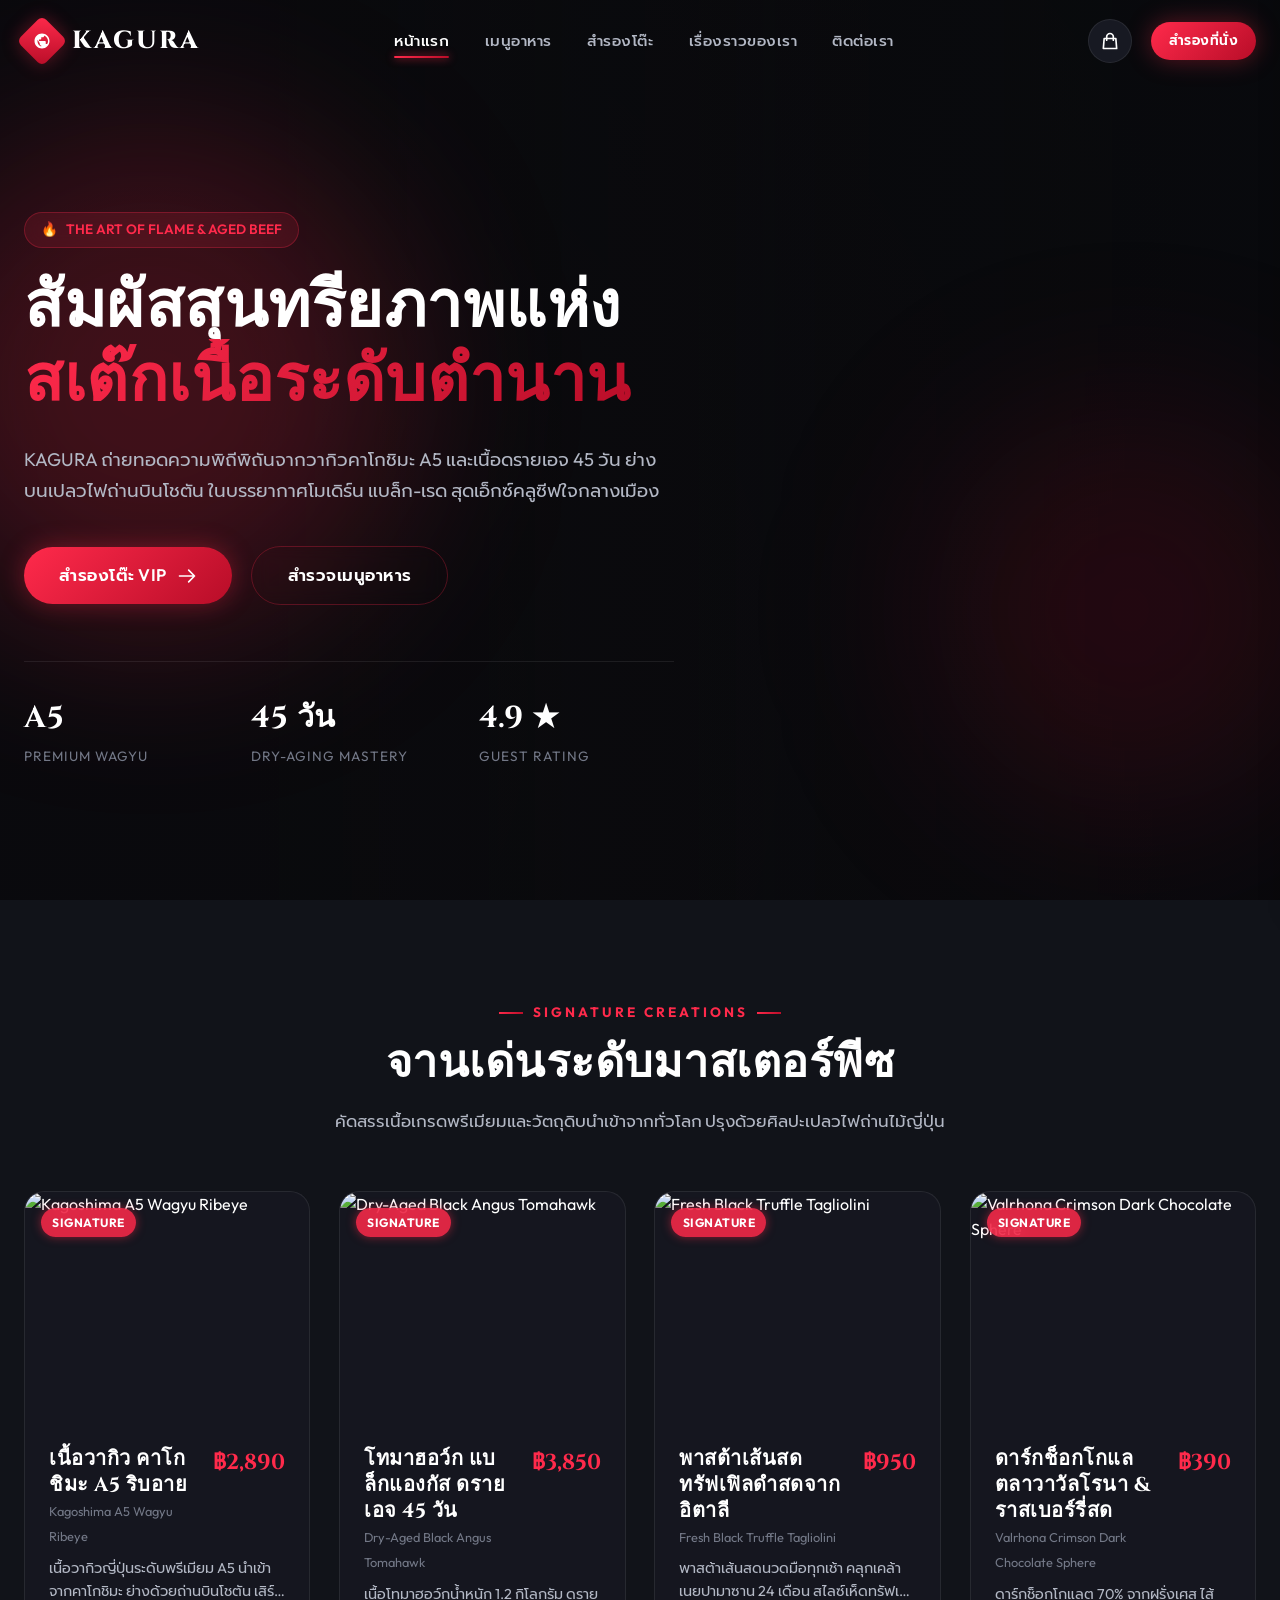
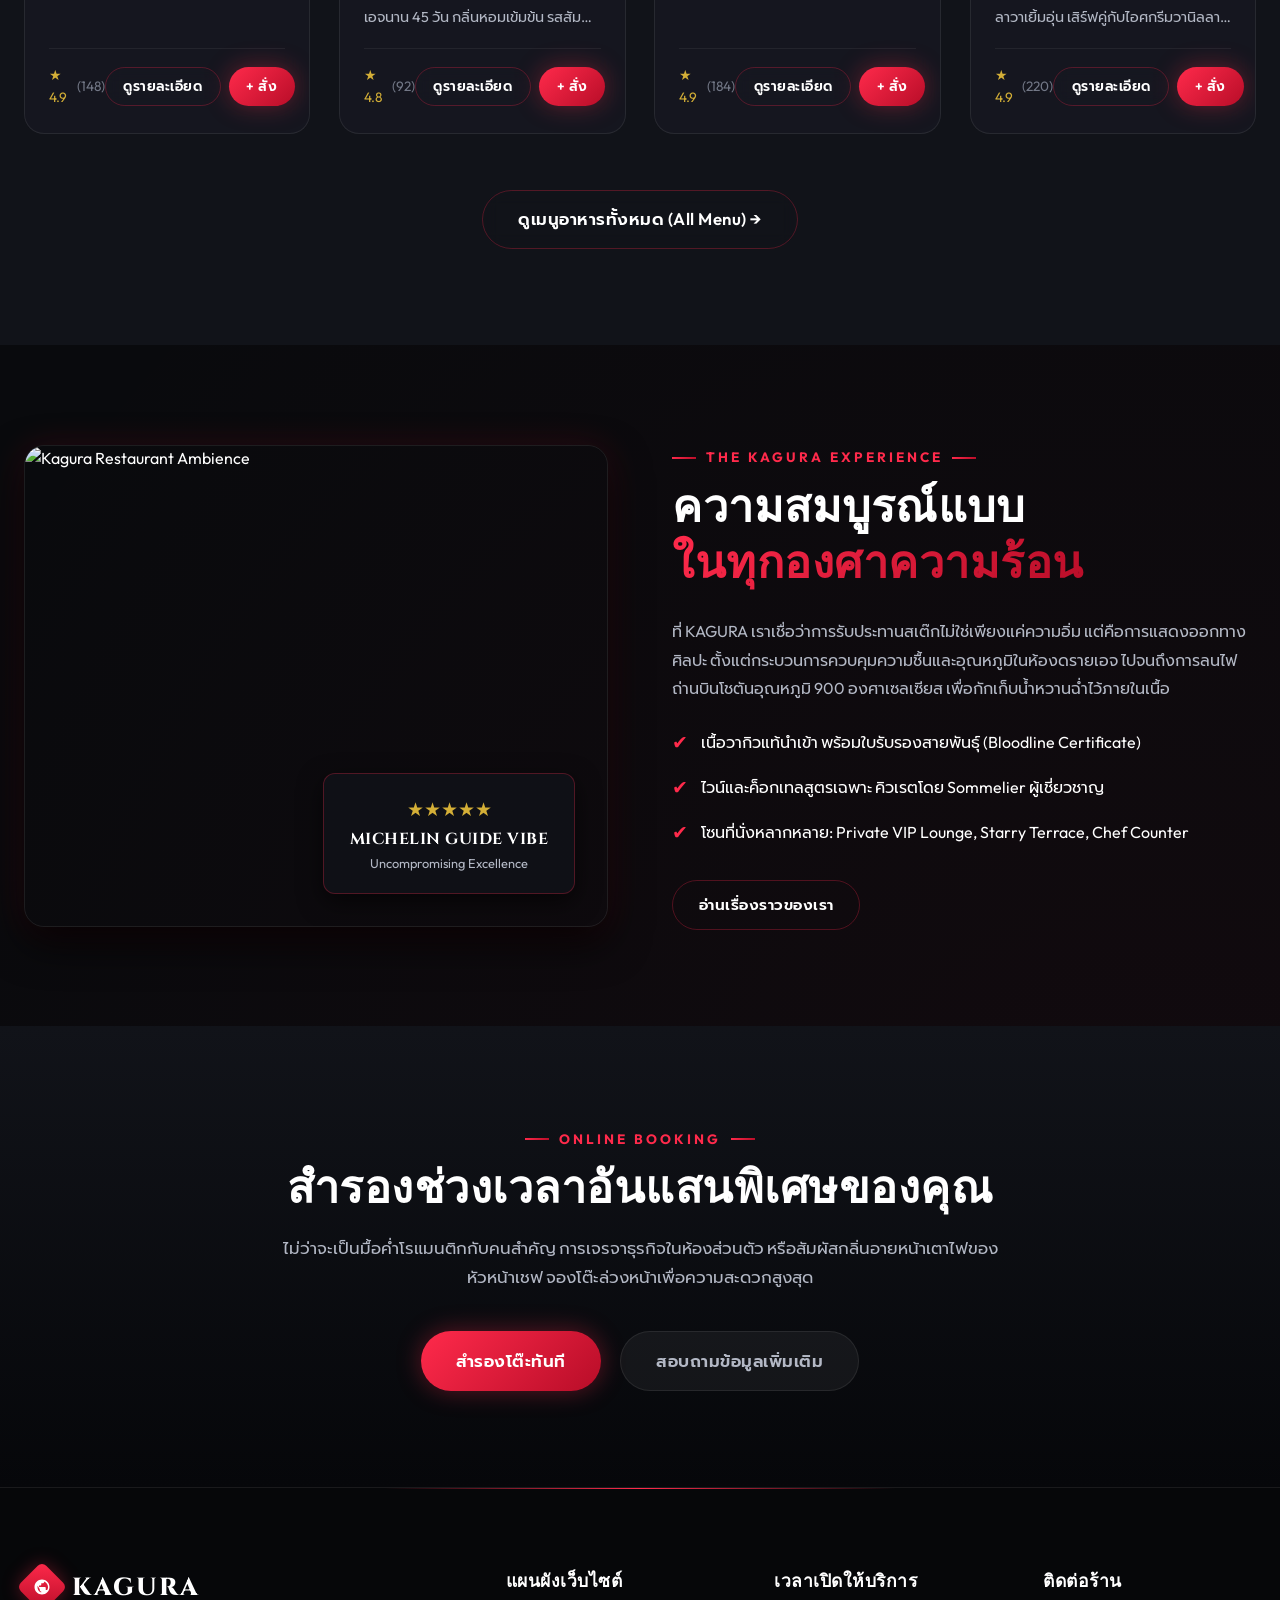
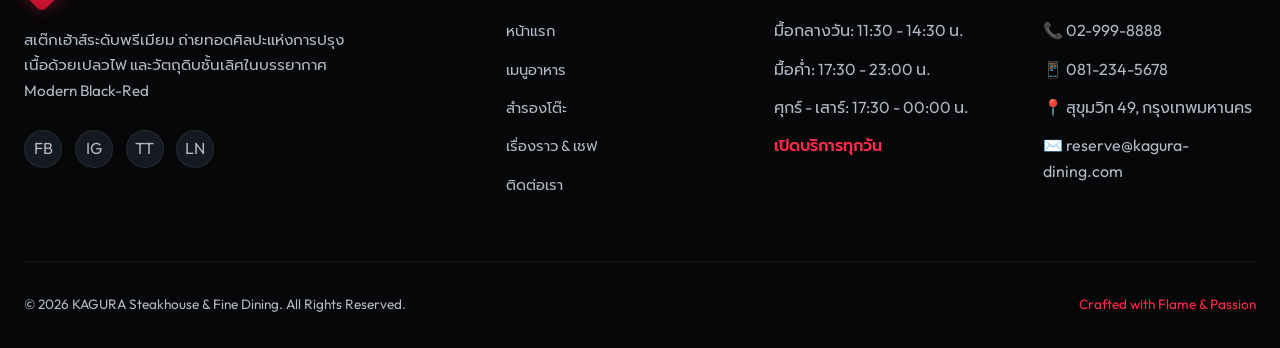
==== commit dba13df3: "Add files via upload" ====
--- a/index.html
+++ b/index.html
@@ -149,8 +149,22 @@
         </p>
       </div>
 
-      <div class="dishes-grid" id="featured-dishes-grid">
-        <!-- Injected via JavaScript from MENU_DATA -->
+      <div class="dishes-carousel-wrapper">
+        <button class="carousel-nav-btn carousel-prev-btn" id="featured-prev-btn" aria-label="เลื่อนไปทางซ้าย">
+          <svg width="22" height="22" fill="none" viewBox="0 0 24 24" stroke="currentColor">
+            <path stroke-linecap="round" stroke-linejoin="round" stroke-width="2.5" d="M15 19l-7-7 7-7" />
+          </svg>
+        </button>
+
+        <div class="dishes-scroll-track" id="featured-dishes-grid">
+          <!-- Injected via JavaScript from MENU_DATA -->
+        </div>
+
+        <button class="carousel-nav-btn carousel-next-btn" id="featured-next-btn" aria-label="เลื่อนไปทางขวา">
+          <svg width="22" height="22" fill="none" viewBox="0 0 24 24" stroke="currentColor">
+            <path stroke-linecap="round" stroke-linejoin="round" stroke-width="2.5" d="M9 5l7 7-7 7" />
+          </svg>
+        </button>
       </div>
 
       <div style="text-align: center; margin-top: 3.5rem;">
@@ -342,7 +356,7 @@
 
           <div class="form-group">
             <label class="form-label" for="checkout-phone">เบอร์โทรศัพท์ติดต่อ *</label>
-            <input type="tel" id="checkout-phone" class="form-control" placeholder="08x-xxx-xxxx" required>
+            <input type="tel" id="checkout-phone" class="form-control" placeholder="08xxxxxxxx" inputmode="numeric" pattern="[0-9]*" maxlength="10" oninput="this.value = this.value.replace(/[^0-9]/g, '')" required>
           </div>
 
           <div class="form-group">
@@ -441,6 +455,18 @@
           </div>
         </div>
       `).join('');
+
+      // Carousel navigation buttons
+      const prevBtn = document.getElementById('featured-prev-btn');
+      const nextBtn = document.getElementById('featured-next-btn');
+      if (prevBtn && nextBtn) {
+        prevBtn.addEventListener('click', () => {
+          featuredContainer.scrollBy({ left: -320, behavior: 'smooth' });
+        });
+        nextBtn.addEventListener('click', () => {
+          featuredContainer.scrollBy({ left: 320, behavior: 'smooth' });
+        });
+      }
     });
   </script>
 </body>
--- a/css/style.css
+++ b/css/style.css
@@ -222,16 +222,14 @@
 
 /* Page Transition Effect */
 .page-fade-in {
-  animation: pageFadeIn 0.5s ease-out forwards;
+  animation: pageFadeIn 0.4s ease-out forwards;
 }
 
 @keyframes pageFadeIn {
   from {
     opacity: 0;
-    transform: translateY(10px);
   }
   to {
     opacity: 1;
-    transform: translateY(0);
   }
 }
--- a/css/components.css
+++ b/css/components.css
@@ -361,8 +361,63 @@
    -------------------------------------------------------------------------- */
 .dishes-grid {
   display: grid;
-  grid-template-columns: repeat(auto-fill, minmax(320px, 1fr));
+  grid-template-columns: repeat(auto-fit, minmax(280px, 380px));
   gap: 2rem;
+  justify-content: center;
+  align-items: stretch;
+}
+
+.dishes-grid .dish-card {
+  width: 100%;
+  max-width: 400px;
+  margin: 0 auto;
+}
+
+/* Horizontal scroll track with center snap */
+.dishes-carousel-wrapper {
+  position: relative;
+  width: 100%;
+}
+
+.dishes-scroll-track {
+  display: grid;
+  grid-template-columns: repeat(4, 1fr);
+  gap: 1.8rem;
+  width: 100%;
+  transition: all var(--transition-normal);
+}
+
+.carousel-nav-btn {
+  display: none;
+  position: absolute;
+  top: 45%;
+  transform: translateY(-50%);
+  width: 44px;
+  height: 44px;
+  border-radius: 50%;
+  background: var(--bg-surface-elevated);
+  border: 1.5px solid var(--border-red);
+  color: #fff;
+  align-items: center;
+  justify-content: center;
+  cursor: pointer;
+  z-index: 10;
+  transition: all var(--transition-fast);
+  box-shadow: 0 4px 15px rgba(0, 0, 0, 0.6);
+}
+
+.carousel-nav-btn:hover {
+  background: var(--primary-red);
+  box-shadow: 0 0 20px var(--primary-red-glow);
+  transform: translateY(-50%) scale(1.08);
+}
+
+.carousel-prev-btn {
+  left: -15px;
+}
+
+.carousel-next-btn {
+  right: -15px;
 }
 
 .dish-card {
@@ -716,18 +771,24 @@
   position: fixed;
   top: 0;
   left: 0;
-  width: 100%;
-  height: 100%;
-  background: rgba(0, 0, 0, 0.8);
-  backdrop-filter: blur(8px);
+  right: 0;
+  bottom: 0;
+  width: 100vw;
+  height: 100vh;
+  height: 100dvh;
+  background: rgba(0, 0, 0, 0.85);
+  backdrop-filter: blur(10px);
+  -webkit-backdrop-filter: blur(10px);
   z-index: 2000;
   display: flex;
   align-items: center;
   justify-content: center;
   padding: 1.5rem;
+  overflow-y: auto;
+  overscroll-behavior: contain;
   opacity: 0;
   visibility: hidden;
-  transition: all var(--transition-normal);
+  transition: opacity var(--transition-normal), visibility var(--transition-normal);
 }
 
 .modal-overlay.active {
@@ -741,12 +802,30 @@
   border-radius: var(--radius-lg);
   max-width: 600px;
   width: 100%;
-  max-height: 90vh;
+  max-height: calc(100vh - 3rem);
+  max-height: calc(100dvh - 3rem);
+  margin: auto;
+  display: flex;
+  flex-direction: column;
   overflow-y: auto;
   position: relative;
   box-shadow: var(--shadow-lg), 0 0 35px var(--primary-red-glow);
   transform: scale(0.92);
   transition: transform var(--transition-normal);
+  scrollbar-width: thin;
+  scrollbar-color: var(--primary-red) rgba(255, 255, 255, 0.05);
+}
+
+.modal-container::-webkit-scrollbar {
+  width: 6px;
+}
+.modal-container::-webkit-scrollbar-track {
+  background: rgba(0, 0, 0, 0.2);
+  border-radius: var(--radius-full);
+}
+.modal-container::-webkit-scrollbar-thumb {
+  background: var(--primary-red);
+  border-radius: var(--radius-full);
 }
 
 .modal-overlay.active .modal-container {
--- a/css/responsive.css
+++ b/css/responsive.css
@@ -102,16 +102,136 @@
   .booking-grid {
     grid-template-columns: 1fr !important;
   }
+
+  /* Food items 2-column centered layout on tablet */
+  .dishes-scroll-track {
+    grid-template-columns: repeat(2, 1fr);
+    gap: 1.5rem;
+  }
+
+  .carousel-nav-btn {
+    display: none;
+  }
 }
 
 /* Mobile Breakpoint (max-width: 640px) */
 @media (max-width: 640px) {
   .section {
-    padding: 4rem 0;
-  }
-
+    padding: 3.5rem 0;
+  }
+
+  /* Food items horizontal scroll with centered snap on mobile */
+  .dishes-carousel-wrapper {
+    position: relative;
+    margin: 0 -1.5rem;
+    padding: 0 0 0.5rem 0;
+  }
+
+  .dishes-scroll-track {
+    display: flex;
+    overflow-x: auto;
+    scroll-snap-type: x mandatory;
+    scroll-behavior: smooth;
+    -webkit-overflow-scrolling: touch;
+    padding: 0.8rem 1.5rem 1.8rem 1.5rem;
+    gap: 1.2rem;
+    scrollbar-width: thin;
+    scrollbar-color: var(--primary-red) rgba(255, 255, 255, 0.05);
+    align-items: stretch;
+  }
+
+  .dishes-scroll-track::-webkit-scrollbar {
+    height: 5px;
+  }
+  .dishes-scroll-track::-webkit-scrollbar-track {
+    background: rgba(255, 255, 255, 0.04);
+    border-radius: var(--radius-full);
+    margin: 0 1.5rem;
+  }
+  .dishes-scroll-track::-webkit-scrollbar-thumb {
+    background: var(--primary-red);
+    border-radius: var(--radius-full);
+  }
+
+  .dishes-scroll-track .dish-card {
+    flex: 0 0 85vw;
+    max-width: 320px;
+    width: 320px;
+    scroll-snap-align: center;
+    scroll-snap-stop: always;
+  }
+
+  /* Carousel Navigation Arrows on Mobile */
+  .carousel-nav-btn {
+    display: flex;
+    width: 38px;
+    height: 38px;
+    top: 42%;
+    opacity: 0.9;
+    backdrop-filter: blur(8px);
+  }
+  .carousel-prev-btn {
+    left: 8px;
+  }
+  .carousel-next-btn {
+    right: 8px;
+  }
+
+  /* Menu catalog page grid on mobile: evenly centered */
   .dishes-grid {
-    grid-template-columns: 1fr;
+    grid-template-columns: minmax(0, 380px);
+    justify-content: center;
+    gap: 1.5rem;
+  }
+
+  /* Menu filter tabs on mobile: smooth horizontal scroll bar */
+  .menu-controls {
+    gap: 1.2rem;
+    margin-bottom: 2rem;
+  }
+
+  .menu-tabs {
+    display: flex;
+    flex-wrap: nowrap;
+    overflow-x: auto;
+    -webkit-overflow-scrolling: touch;
+    scroll-snap-type: x proximity;
+    padding: 0.3rem 1.5rem 0.8rem 1.5rem;
+    margin: 0 -1.5rem;
+    gap: 0.6rem;
+    scrollbar-width: none;
+    justify-content: flex-start;
+  }
+
+  .menu-tabs::-webkit-scrollbar {
+    display: none;
+  }
+
+  .menu-tab-btn {
+    flex-shrink: 0;
+    scroll-snap-align: center;
+    white-space: nowrap;
+    font-size: 0.85rem;
+    padding: 0.5rem 1.1rem;
+  }
+
+  /* Modals on mobile: perfectly centered with full accessibility */
+  .modal-overlay {
+    padding: 0.75rem;
+  }
+
+  .modal-container {
+    max-height: calc(100vh - 1.5rem);
+    max-height: calc(100dvh - 1.5rem);
+    border-radius: var(--radius-md);
+    margin: auto;
+  }
+
+  .modal-close-btn {
+    top: 0.8rem;
+    right: 0.8rem;
+    width: 32px;
+    height: 32px;
   }
 
   .footer-grid {
@@ -134,10 +254,6 @@
     max-width: 100%;
   }
 
-  .modal-container {
-    padding: 1.2rem;
-  }
-
   .btn-lg {
     width: 100%;
   }
@@ -150,3 +266,17 @@
     grid-template-columns: 1fr !important;
   }
 }
+
+/* Extra small mobile screens (<= 380px) */
+@media (max-width: 380px) {
+  .dishes-scroll-track .dish-card {
+    flex: 0 0 88vw;
+    max-width: 285px;
+    width: 285px;
+  }
+  
+  .container {
+    padding-left: 1rem;
+    padding-right: 1rem;
+  }
+}
